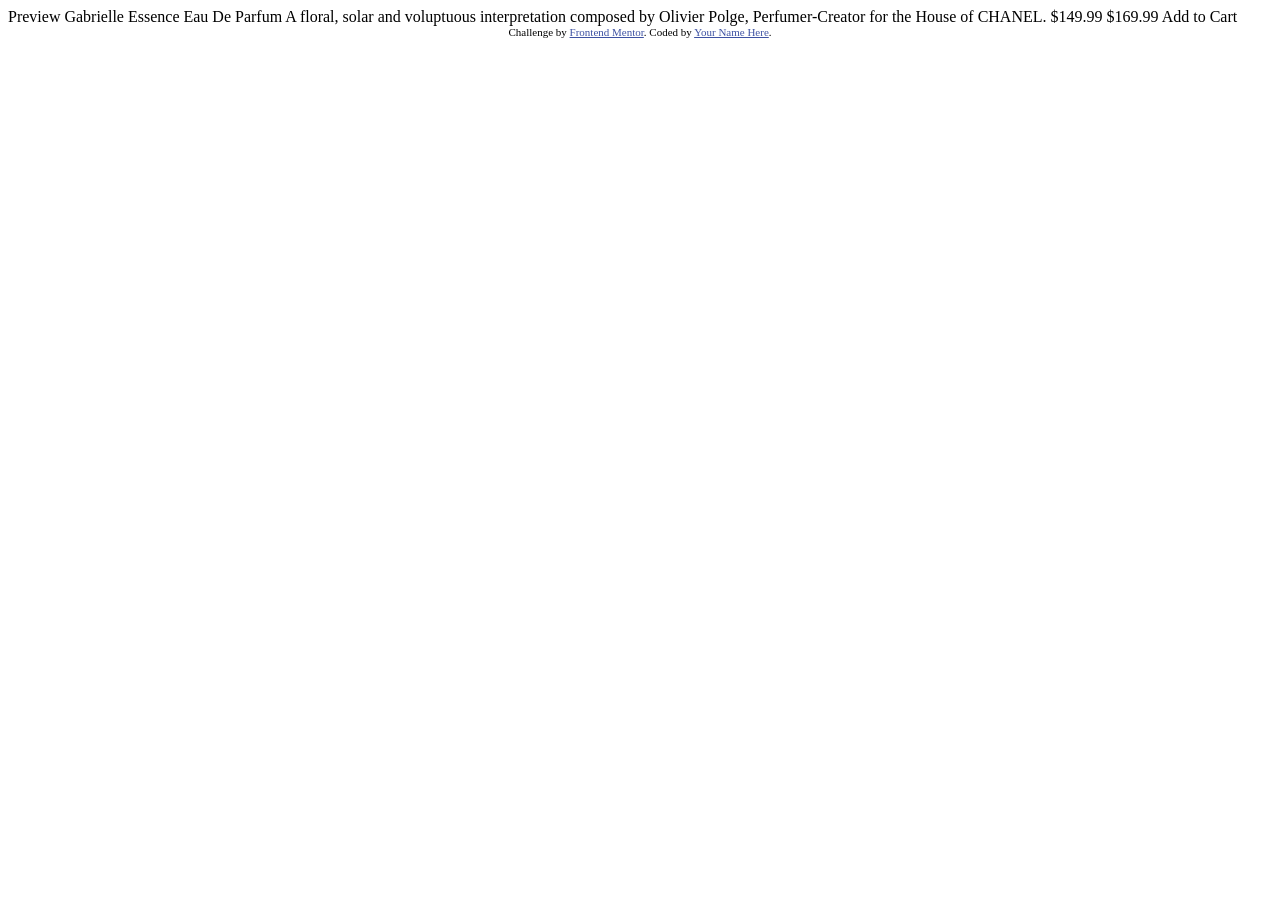
==== product-preview-card-component-main/index.html @ 807accb0 "starter design files" ====
<!DOCTYPE html>
<html lang="en">
<head>
  <meta charset="UTF-8">
  <meta name="viewport" content="width=device-width, initial-scale=1.0"> <!-- displays site properly based on user's device -->

  <link rel="icon" type="image/png" sizes="32x32" href="./images/favicon-32x32.png">
  
  <title>Frontend Mentor | Product preview card component</title>

  <!-- Feel free to remove these styles or customise in your own stylesheet 👍 -->
  <style>
    .attribution { font-size: 11px; text-align: center; }
    .attribution a { color: hsl(228, 45%, 44%); }
  </style>
</head>
<body>

  Preview

  Gabrielle Essence Eau De Parfum

  A floral, solar and voluptuous interpretation composed by Olivier Polge, 
  Perfumer-Creator for the House of CHANEL.

  $149.99
  $169.99

  Add to Cart
  
  <div class="attribution">
    Challenge by <a href="https://www.frontendmentor.io?ref=challenge" target="_blank">Frontend Mentor</a>. 
    Coded by <a href="#">Your Name Here</a>.
  </div>
</body>
</html>
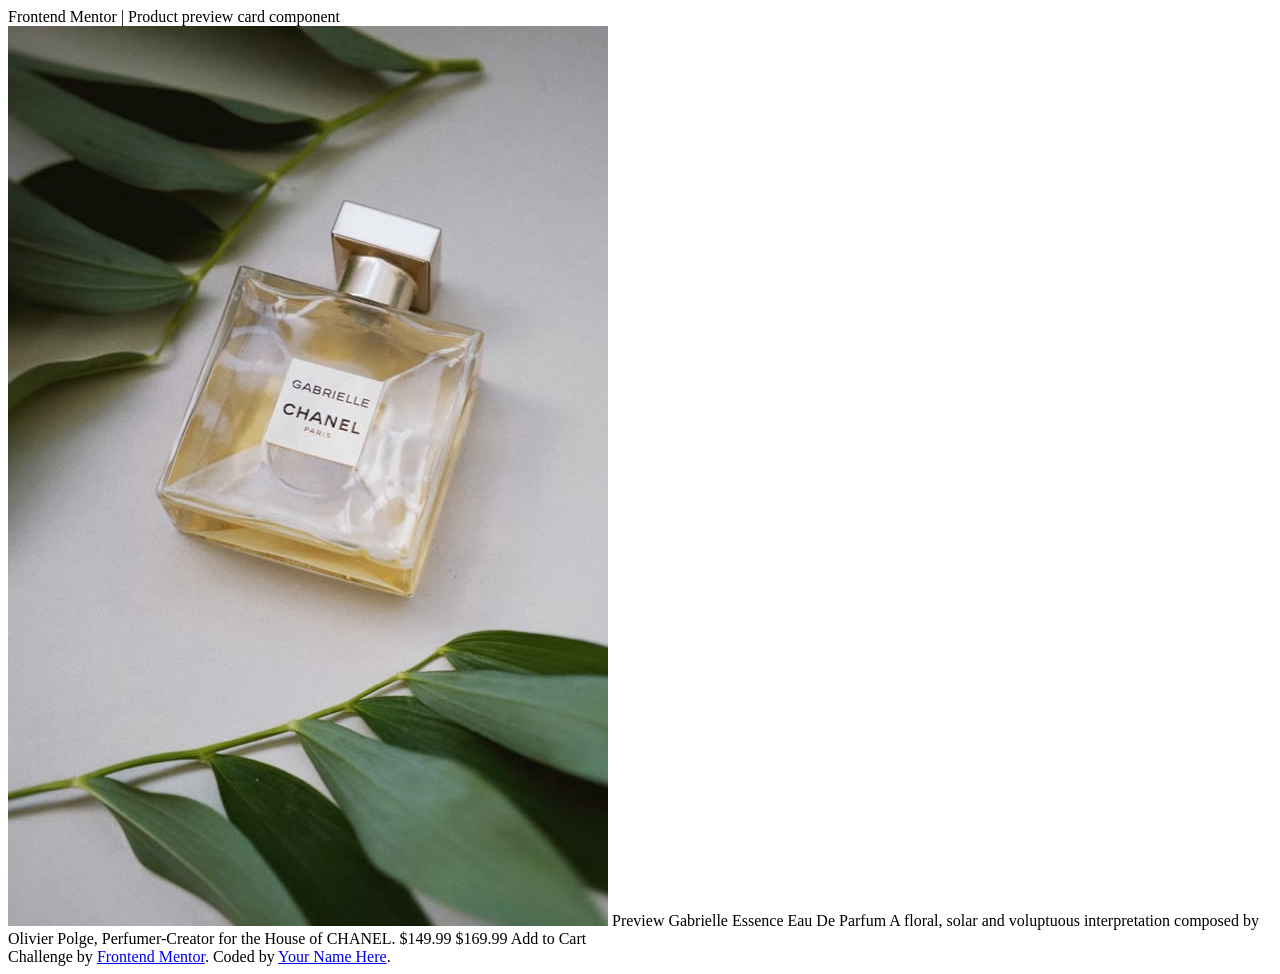
==== commit e924f2cc: "responsive image" ====
--- a/product-preview-card-component-main/index.html
+++ b/product-preview-card-component-main/index.html
@@ -6,15 +6,19 @@
 
   <link rel="icon" type="image/png" sizes="32x32" href="./images/favicon-32x32.png">
   
+  <link rel="stylesheet" type="text/css" href="./styles.css"
+  
   <title>Frontend Mentor | Product preview card component</title>
-
-  <!-- Feel free to remove these styles or customise in your own stylesheet 👍 -->
-  <style>
-    .attribution { font-size: 11px; text-align: center; }
-    .attribution a { color: hsl(228, 45%, 44%); }
-  </style>
 </head>
 <body>
+
+  <div class="card">
+
+  <picture>
+    <source media="(max-width:375px)" srcset="./images/image-product-mobile.jpg">
+    <source media="(max-width:1440px)" srcset="./images/image-product-desktop.jpg">
+    <img src="./image/image-product-mobile.jpg" alt="Gabrielle Essence Eau De Parfum" />
+  </picture> 
 
   Preview
 
@@ -27,6 +31,8 @@
   $169.99
 
   Add to Cart
+
+  </div>
   
   <div class="attribution">
     Challenge by <a href="https://www.frontendmentor.io?ref=challenge" target="_blank">Frontend Mentor</a>. 
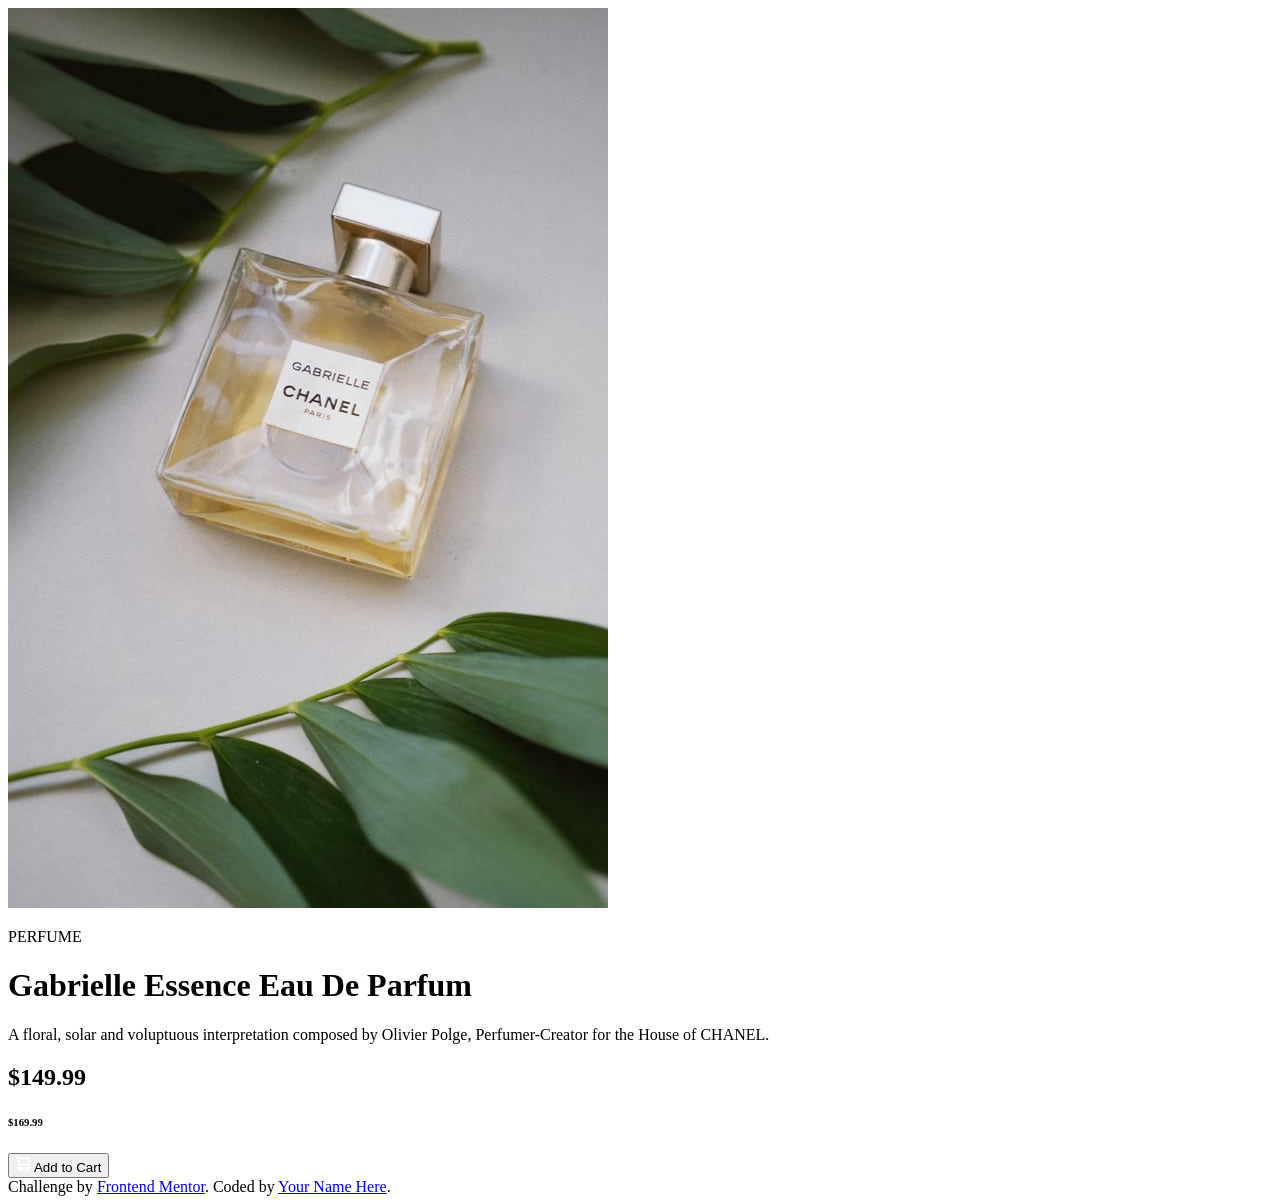
==== commit 1cd6a3c4: "necessary html" ====
--- a/product-preview-card-component-main/index.html
+++ b/product-preview-card-component-main/index.html
@@ -6,31 +6,41 @@
 
   <link rel="icon" type="image/png" sizes="32x32" href="./images/favicon-32x32.png">
   
-  <link rel="stylesheet" type="text/css" href="./styles.css"
+  <link rel="stylesheet" type="text/css" href="./styles.css" />
   
   <title>Frontend Mentor | Product preview card component</title>
 </head>
 <body>
 
-  <div class="card">
+  <div class="product-card">
 
-  <picture>
-    <source media="(max-width:375px)" srcset="./images/image-product-mobile.jpg">
-    <source media="(max-width:1440px)" srcset="./images/image-product-desktop.jpg">
-    <img src="./image/image-product-mobile.jpg" alt="Gabrielle Essence Eau De Parfum" />
-  </picture> 
+    <picture class="product-image">
+      <source media="(max-width:375px)" srcset="./images/image-product-mobile.jpg">
+      <source media="(max-width:1440px)" srcset="./images/image-product-desktop.jpg">
+      <img src="./image/image-product-mobile.jpg" alt="Gabrielle Essence Eau De Parfum" />
+    </picture> 
 
-  Preview
+    <div class="card-body">
+      <p class="card-heading">PERFUME</p>
+      
+      <h1 class="card-title">Gabrielle Essence Eau De Parfum</h1>
 
-  Gabrielle Essence Eau De Parfum
+      <p class="card-info">
+        A floral, solar and voluptuous interpretation composed by Olivier Polge, 
+        Perfumer-Creator for the House of CHANEL.
+      </p>
 
-  A floral, solar and voluptuous interpretation composed by Olivier Polge, 
-  Perfumer-Creator for the House of CHANEL.
+      <div class="price-container">
+        <h2 class="price">$149.99</h2>
+        <h6 class="original-price">$169.99</h6>
+      </div>
 
-  $149.99
-  $169.99
+      <button class="add-to-cart-button">
+        <svg width="15" height="16" xmlns="http://www.w3.org/2000/svg"><path d="M14.383 10.388a2.397 2.397 0 0 0-1.518-2.222l1.494-5.593a.8.8 0 0 0-.144-.695.8.8 0 0 0-.631-.28H2.637L2.373.591A.8.8 0 0 0 1.598 0H0v1.598h.983l1.982 7.4a.8.8 0 0 0 .799.59h8.222a.8.8 0 0 1 0 1.599H1.598a.8.8 0 1 0 0 1.598h.943a2.397 2.397 0 1 0 4.507 0h1.885a2.397 2.397 0 1 0 4.331-.376 2.397 2.397 0 0 0 1.12-2.021ZM11.26 7.99H4.395L3.068 3.196h9.477L11.26 7.991Zm-6.465 6.392a.8.8 0 1 1 0-1.598.8.8 0 0 1 0 1.598Zm6.393 0a.8.8 0 1 1 0-1.598.8.8 0 0 1 0 1.598Z" fill="#FFF"/></svg>
+        Add to Cart
+      </button>
 
-  Add to Cart
+    </div>
 
   </div>
   
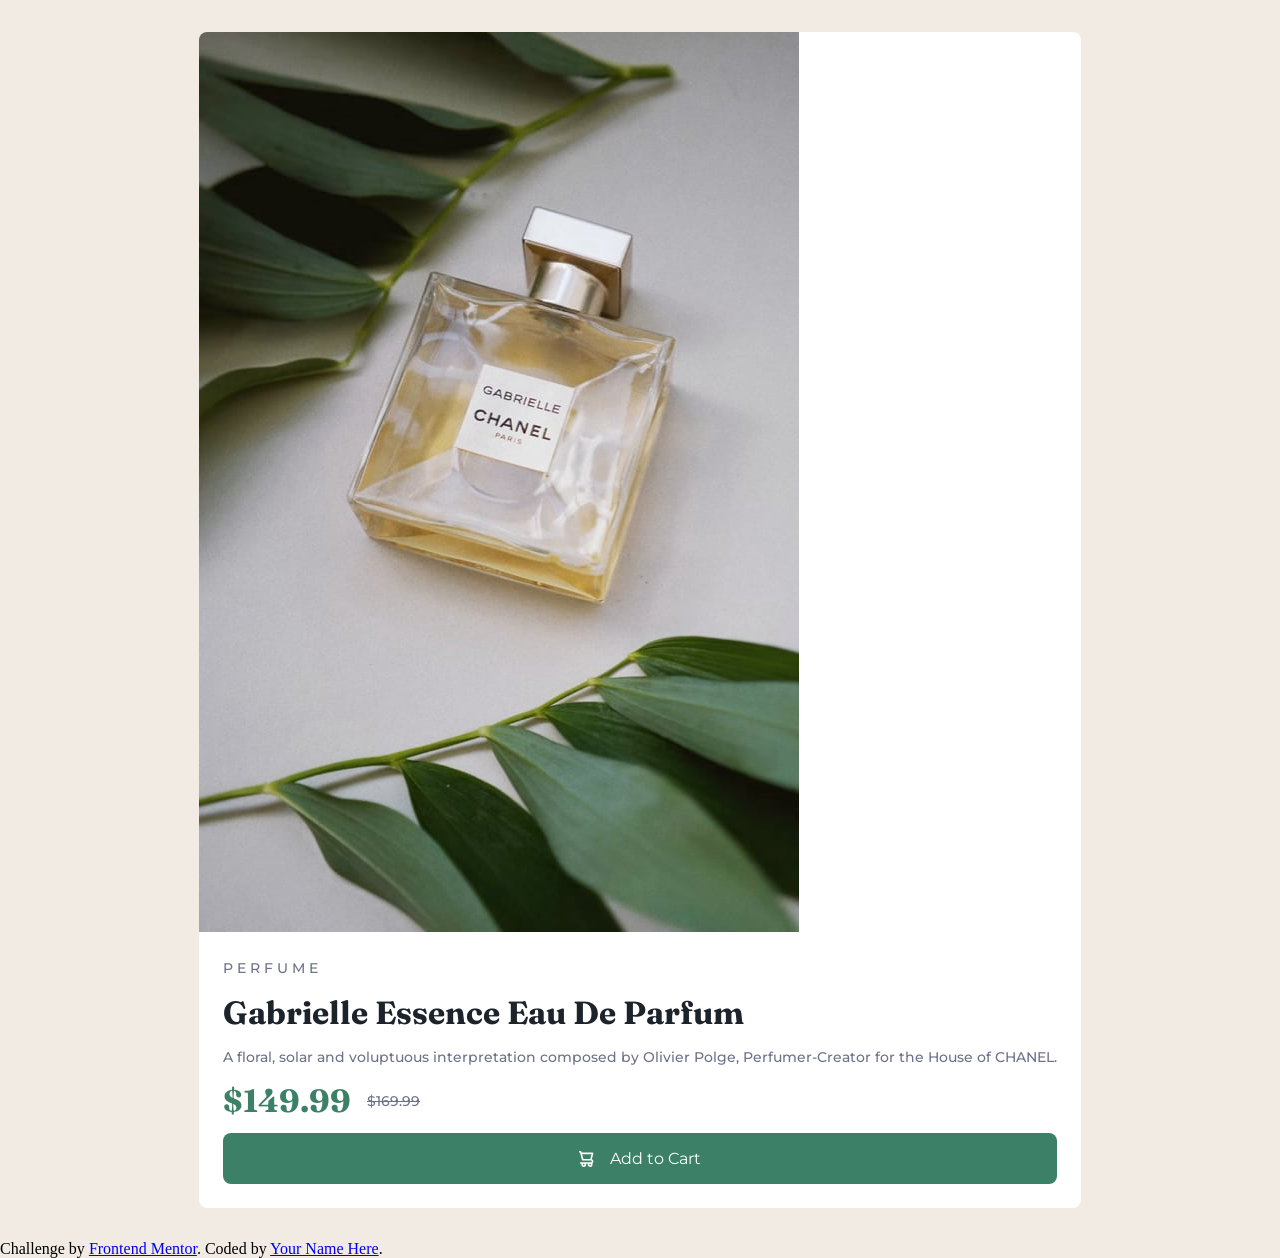
==== commit c0b7e8bd: "finished mobile design" ====
--- a/product-preview-card-component-main/index.html
+++ b/product-preview-card-component-main/index.html
@@ -6,47 +6,49 @@
 
   <link rel="icon" type="image/png" sizes="32x32" href="./images/favicon-32x32.png">
   
-  <link rel="stylesheet" type="text/css" href="./styles.css" />
+  <link rel="stylesheet" href="styles.css">
   
   <title>Frontend Mentor | Product preview card component</title>
 </head>
 <body>
 
-  <div class="product-card">
+  <div class="center">
+    <div class="product-card">
 
-    <picture class="product-image">
-      <source media="(max-width:375px)" srcset="./images/image-product-mobile.jpg">
-      <source media="(max-width:1440px)" srcset="./images/image-product-desktop.jpg">
-      <img src="./image/image-product-mobile.jpg" alt="Gabrielle Essence Eau De Parfum" />
-    </picture> 
+      <picture class="product-image">
+        <source media="(max-width:375px)" srcset="./images/image-product-mobile.jpg">
+        <source media="(max-width:1440px)" srcset="./images/image-product-desktop.jpg">
+        <img src="./image/image-product-mobile.jpg" alt="Gabrielle Essence Eau De Parfum">
+      </picture> 
 
-    <div class="card-body">
-      <p class="card-heading">PERFUME</p>
-      
-      <h1 class="card-title">Gabrielle Essence Eau De Parfum</h1>
+      <div class="card-body">
+        <p class="card-heading">PERFUME</p>
+        
+        <h1 class="card-title">Gabrielle Essence Eau De Parfum</h1>
 
-      <p class="card-info">
-        A floral, solar and voluptuous interpretation composed by Olivier Polge, 
-        Perfumer-Creator for the House of CHANEL.
-      </p>
+        <p class="card-info">
+          A floral, solar and voluptuous interpretation composed by Olivier Polge, 
+          Perfumer-Creator for the House of CHANEL.
+        </p>
 
-      <div class="price-container">
-        <h2 class="price">$149.99</h2>
-        <h6 class="original-price">$169.99</h6>
+        <div class="price-container">
+          <h1 class="price">$149.99</h1>
+          <p class="original-price">$169.99</p>
+        </div>
+
+        <button class="add-to-cart-button">
+          <svg width="15" height="16" xmlns="http://www.w3.org/2000/svg"><path d="M14.383 10.388a2.397 2.397 0 0 0-1.518-2.222l1.494-5.593a.8.8 0 0 0-.144-.695.8.8 0 0 0-.631-.28H2.637L2.373.591A.8.8 0 0 0 1.598 0H0v1.598h.983l1.982 7.4a.8.8 0 0 0 .799.59h8.222a.8.8 0 0 1 0 1.599H1.598a.8.8 0 1 0 0 1.598h.943a2.397 2.397 0 1 0 4.507 0h1.885a2.397 2.397 0 1 0 4.331-.376 2.397 2.397 0 0 0 1.12-2.021ZM11.26 7.99H4.395L3.068 3.196h9.477L11.26 7.991Zm-6.465 6.392a.8.8 0 1 1 0-1.598.8.8 0 0 1 0 1.598Zm6.393 0a.8.8 0 1 1 0-1.598.8.8 0 0 1 0 1.598Z" fill="#FFF"/></svg>
+          Add to Cart
+        </button>
+
       </div>
 
-      <button class="add-to-cart-button">
-        <svg width="15" height="16" xmlns="http://www.w3.org/2000/svg"><path d="M14.383 10.388a2.397 2.397 0 0 0-1.518-2.222l1.494-5.593a.8.8 0 0 0-.144-.695.8.8 0 0 0-.631-.28H2.637L2.373.591A.8.8 0 0 0 1.598 0H0v1.598h.983l1.982 7.4a.8.8 0 0 0 .799.59h8.222a.8.8 0 0 1 0 1.599H1.598a.8.8 0 1 0 0 1.598h.943a2.397 2.397 0 1 0 4.507 0h1.885a2.397 2.397 0 1 0 4.331-.376 2.397 2.397 0 0 0 1.12-2.021ZM11.26 7.99H4.395L3.068 3.196h9.477L11.26 7.991Zm-6.465 6.392a.8.8 0 1 1 0-1.598.8.8 0 0 1 0 1.598Zm6.393 0a.8.8 0 1 1 0-1.598.8.8 0 0 1 0 1.598Z" fill="#FFF"/></svg>
-        Add to Cart
-      </button>
-
     </div>
-
   </div>
   
-  <div class="attribution">
+  <footer>
     Challenge by <a href="https://www.frontendmentor.io?ref=challenge" target="_blank">Frontend Mentor</a>. 
     Coded by <a href="#">Your Name Here</a>.
-  </div>
+  </footer>
 </body>
 </html>
--- a/product-preview-card-component-main/styles.css
+++ b/product-preview-card-component-main/styles.css
@@ -0,0 +1,125 @@
+@import url('https://fonts.googleapis.com/css2?family=Fraunces:opsz,wght@9..144,700&family=Montserrat:wght@500;700&display=swap');
+
+/* Resets */
+
+*, *::before, *::after {
+    box-sizing: border-box;
+}
+
+* {
+    margin: 0;
+    padding: 0;
+    font: inherit;
+}
+
+body {
+    min-height: 100vh;
+}
+
+img, picture, svg, video {
+    display: block;
+    max-width: 100%;
+}
+
+/* Global Vars */
+:root {
+
+    /* main colors */
+    --body-color: hsl(30, 38%, 92%);
+    --primary-color: hsl(158, 36%, 37%);
+    --card-body-color: hsl(0, 0%, 100%);
+
+    /* text colors */
+    --heading-color: hsl(212, 21%, 14%);
+    --main-font-color: hsl(228, 12%, 48%);
+
+    /* fonts */
+    --primary-font: 'Montserrat', sans-serif;
+    --secondary-font: 'Fraunces', serif;
+}
+
+body {
+    background-color: var(--body-color);
+}
+
+/* Typography */
+
+p {
+    font-family: var(--primary-font);
+    font-size: 0.875rem;
+    font-weight: 500;
+    color: var(--main-font-color);
+    line-height: 1.75;
+}
+
+h1 {
+    font-family: var(--secondary-font);
+    font-weight: 700;
+    color: var(--heading-color);
+    font-size: 2rem;
+    line-height: 1;
+}
+
+.card-heading {
+    letter-spacing: 0.25rem;
+}
+
+
+.center {
+    display: flex;
+    justify-content: center;
+    align-items: center;
+    padding: 2rem 1rem;
+}
+
+
+/* mobile card layout */
+.product-card {
+    --card-radius: 0.5rem;
+
+    display: grid;
+    grid-template-columns: 1fr;
+
+    background-color: var(--card-body-color);
+    border-radius: var(--card-radius);
+    overflow: hidden;
+}
+
+.card-body {
+    padding: 1.5rem;
+
+    display: grid;
+    gap: 1rem;
+}
+
+.price-container, button {
+    display: flex;
+    align-items: center;
+    gap: 1rem;
+}
+
+/* price styles */
+.price {
+    color: var(--primary-color);
+}
+
+.original-price {
+    text-decoration: line-through;
+}
+
+/* button styles */
+
+button {
+    justify-content: center;
+    
+    background-color: var(--primary-color);
+    color: var(--card-body-color);
+
+    font-family: var(--primary-font);
+    font-size: 1rem;
+    /* font-weight: 500; */
+
+    padding: 1rem 0;
+    border: none;
+    border-radius: var(--card-radius);
+}
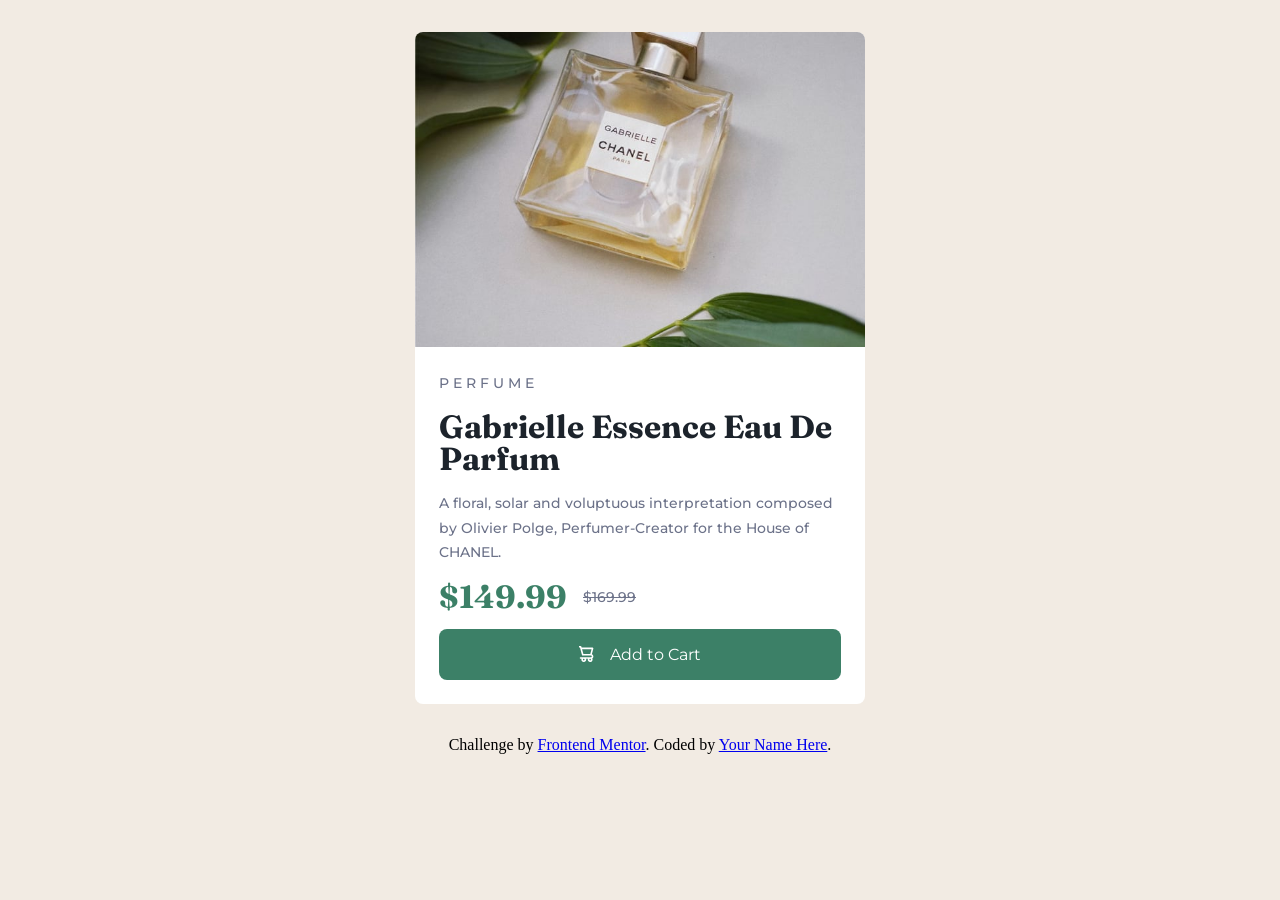
==== commit a621cb57: "desktop layout" ====
--- a/product-preview-card-component-main/index.html
+++ b/product-preview-card-component-main/index.html
@@ -16,8 +16,8 @@
     <div class="product-card">
 
       <picture class="product-image">
-        <source media="(max-width:375px)" srcset="./images/image-product-mobile.jpg">
-        <source media="(max-width:1440px)" srcset="./images/image-product-desktop.jpg">
+        <source media="(max-width:1439px)" srcset="./images/image-product-mobile.jpg">
+        <source media="(min-width:1440px)" srcset="./images/image-product-desktop.jpg">
         <img src="./image/image-product-mobile.jpg" alt="Gabrielle Essence Eau De Parfum">
       </picture> 
 
@@ -44,11 +44,11 @@
       </div>
 
     </div>
-  </div>
   
   <footer>
     Challenge by <a href="https://www.frontendmentor.io?ref=challenge" target="_blank">Frontend Mentor</a>. 
     Coded by <a href="#">Your Name Here</a>.
   </footer>
+</div>
 </body>
 </html>
--- a/product-preview-card-component-main/styles.css
+++ b/product-preview-card-component-main/styles.css
@@ -67,6 +67,8 @@
 
 .center {
     display: flex;
+    flex-direction: column;
+    gap: 2rem;
     justify-content: center;
     align-items: center;
     padding: 2rem 1rem;
@@ -83,6 +85,7 @@
     background-color: var(--card-body-color);
     border-radius: var(--card-radius);
     overflow: hidden;
+    max-width: 450px;
 }
 
 .card-body {
@@ -117,9 +120,20 @@
 
     font-family: var(--primary-font);
     font-size: 1rem;
-    /* font-weight: 500; */
 
     padding: 1rem 0;
     border: none;
     border-radius: var(--card-radius);
+}
+
+/* Desktop layout */
+@media screen and (width >= 1440px) {
+    .product-card {
+        grid-template-columns: 1fr 1fr;
+        max-width: 600px;
+    }
+
+    .card-body {
+        padding: 10%;
+    }
 }
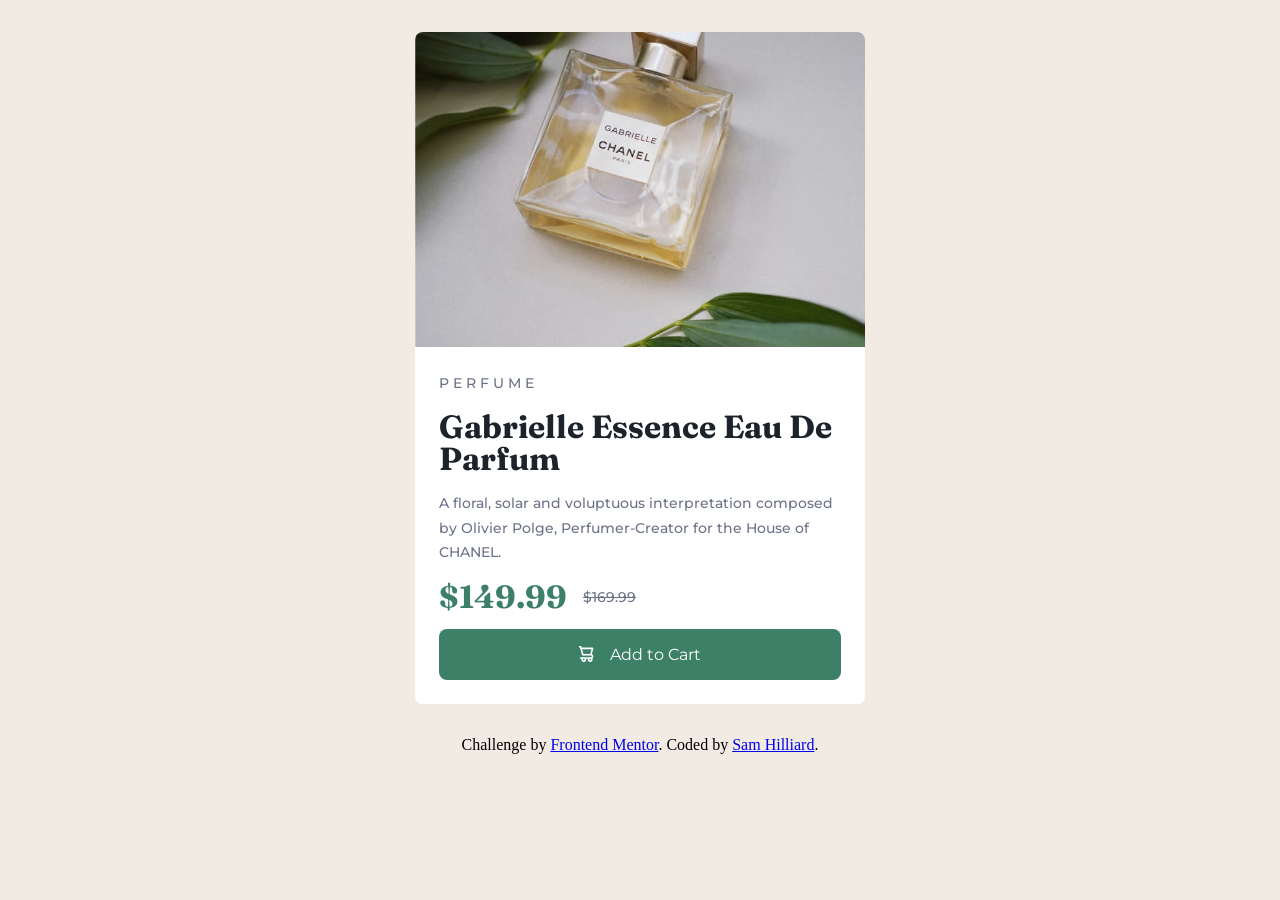
==== commit e8f5c6f6: "footer content" ====
--- a/product-preview-card-component-main/index.html
+++ b/product-preview-card-component-main/index.html
@@ -47,7 +47,7 @@
   
   <footer>
     Challenge by <a href="https://www.frontendmentor.io?ref=challenge" target="_blank">Frontend Mentor</a>. 
-    Coded by <a href="#">Your Name Here</a>.
+    Coded by <a href="https://sam-hilliard.github.io/" target="_blank">Sam Hilliard</a>.
   </footer>
 </div>
 </body>
